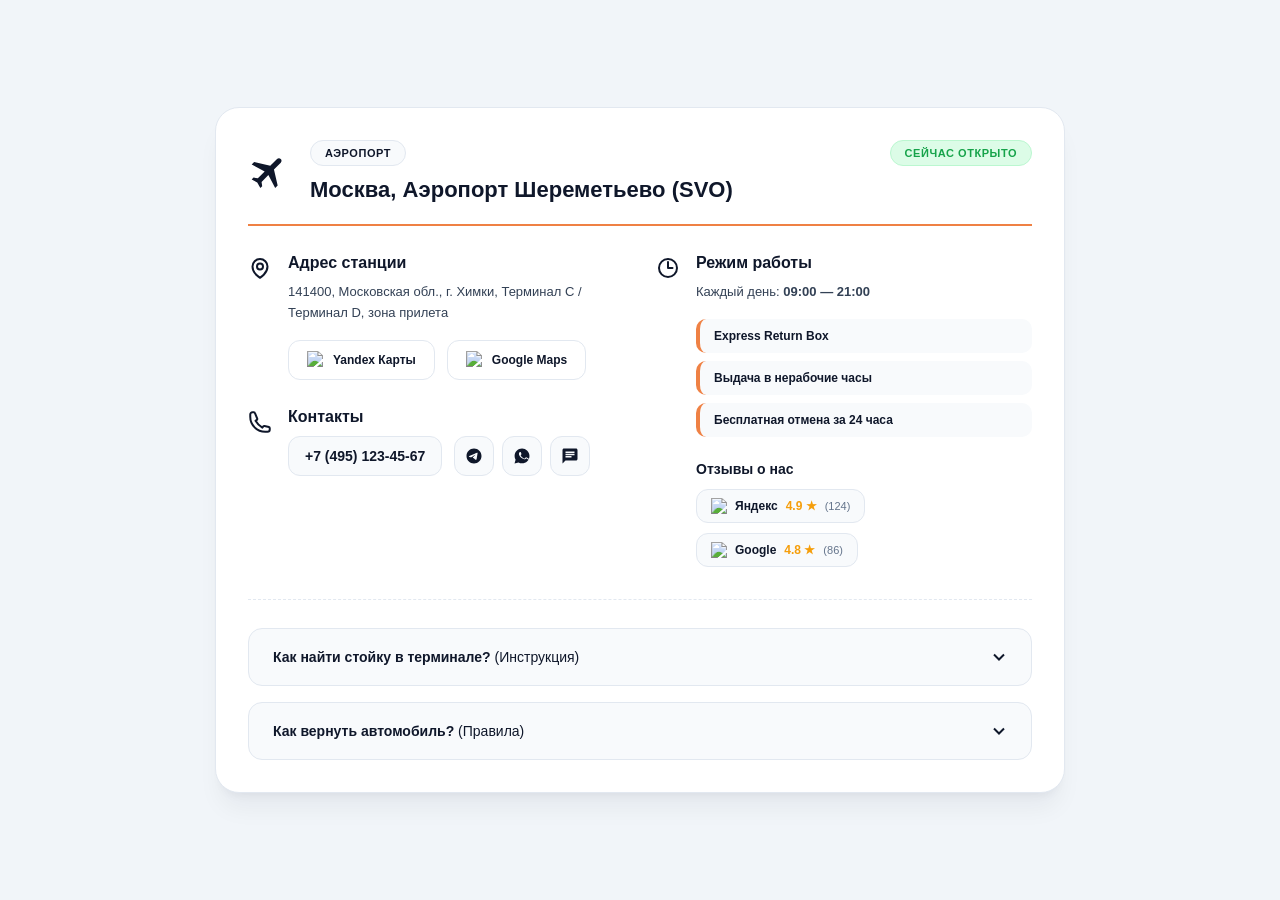
==== index.html @ 0c887e14 "Rename index to index.html" ====
<!DOCTYPE html>
<html lang="ru">
<head>
    <meta charset="UTF-8">
    <meta name="viewport" content="width=device-width, initial-scale=1.0">
    <title>Станция аренды Rentmotors — Шереметьево</title>
    <style>
        :root {
            --rm-orange: #EF8144;       
            --text-main: #0F172A;       
            --text-muted: #64748B;      
            --bg-light: #F8FAFC;        
            --border-color: #E2E8F0;    
            --success-color: #16A34A;   
        }

        body {
            font-family: Verdana, Geneva, sans-serif;
            color: var(--text-main);
            background-color: #F1F5F9;
            margin: 0;
            padding: 20px;
            display: flex;
            justify-content: center;
            align-items: center;
            min-height: 100vh;
        }

        *, *::before, *::after {
            box-sizing: border-box;
        }

        .station-card {
            background: #ffffff;
            border: 1px solid var(--border-color);
            border-radius: 24px;
            padding: 32px;
            width: 100%;
            max-width: 850px;
            box-shadow: 0 20px 25px -5px rgba(15, 23, 42, 0.05), 0 8px 10px -6px rgba(15, 23, 42, 0.05);
        }

        .station-header {
            display: flex;
            justify-content: space-between;
            align-items: flex-start;
            border-bottom: 2px solid var(--rm-orange); 
            padding-bottom: 20px;
            margin-bottom: 28px;
            flex-wrap: wrap;
            gap: 16px;
        }

        .station-title-wrapper {
            display: flex;
            align-items: center;
            gap: 20px;
        }

        .airport-road-sign {
            width: 42px;  
            height: 42px;
            fill: var(--text-main);
            flex-shrink: 0;
            transform: rotate(45deg);
        }

        .station-text-block {
            display: flex;
            flex-direction: column;
            align-items: flex-start;
            gap: 6px;
        }

        .station-badge {
            background: var(--bg-light);
            color: var(--text-main);
            padding: 6px 14px;
            border-radius: 20px;
            font-size: 11px;
            font-weight: 700;
            text-transform: uppercase;
            letter-spacing: 0.05em;
            display: inline-block;
            border: 1px solid var(--border-color);
        }

        .station-title {
            margin: 4px 0 0 0;
            font-size: 22px;
            color: var(--text-main);
            font-weight: 800;
            line-height: 1.3;
        }

        .station-status {
            padding: 6px 14px;
            border-radius: 30px;
            font-size: 11px;
            font-weight: 700;
            text-transform: uppercase;
            letter-spacing: 0.05em;
            white-space: nowrap;
            background: #DCFCE7;
            color: var(--success-color);
            border: 1px solid #BBF7D0;
        }

        /* Двухколоночный грид */
        .station-content {
            display: grid;
            grid-template-columns: 1fr 1fr;
            gap: 32px;
        }

        .station-section {
            display: flex;
            gap: 16px;
        }

        /* Флекс-контейнеры для внутренностей колонок */
        .section-body {
            flex-grow: 1;
            display: flex;
            flex-direction: column;
        }

        /* Левая колонка: Контакты теперь "прилипают" наверх под адрес */
        .left-column-stack {
            display: flex;
            flex-direction: column;
            justify-content: flex-start; 
            height: 100%;
            gap: 28px; 
        }

        /* Правая колонка: Отзывы выталкиваются в самый низ */
        .right-column-stack {
            display: flex;
            flex-direction: column;
            justify-content: space-between; 
            height: 100%;
            gap: 24px; 
        }

        .section-icon {
            width: 24px;
            height: 24px;
            color: var(--text-main);
            flex-shrink: 0;
            margin-top: 2px;
        }

        .section-body h3 {
            margin: 0 0 10px 0;
            font-size: 16px;
            color: var(--text-main);
            font-weight: 700;
        }

        .station-address, .station-time {
            margin: 0 0 16px 0;
            font-size: 13px;
            line-height: 1.6;
            color: #334155;
        }

        .maps-buttons {
            display: flex;
            gap: 12px;
            flex-wrap: wrap;
        }

        .btn {
            display: inline-flex;
            align-items: center;
            gap: 8px;
            padding: 10px 18px;
            border-radius: 12px;
            font-size: 12px;
            font-weight: 700;
            text-decoration: none;
            color: var(--text-main);
            border: 1px solid var(--border-color);
            background-color: #ffffff;
            transition: all 0.2s cubic-bezier(0.4, 0, 0.2, 1);
        }

        .btn img {
            width: 18px;
            height: 18px;
        }

        .btn:hover {
            background: var(--bg-light);
            border-color: var(--text-main);
            transform: translateY(-1px);
        }

        /* Список услуг (растет вниз) */
        .features-badges {
            display: flex;
            flex-direction: column;
            gap: 8px;
        }

        .badge-feature {
            display: block;
            background: var(--bg-light);
            padding: 10px 14px;
            border-radius: 10px;
            font-size: 12px;
            font-weight: 700;
            border-left: 4px solid var(--rm-orange); 
        }

        .phone-messenger-row {
            display: flex;
            align-items: center;
            gap: 12px;
            flex-wrap: wrap;
        }

        /* Телефон */
        .station-phone {
            font-size: 14px; 
            font-weight: 800;
            color: var(--text-main);
            text-decoration: none;
            background: var(--bg-light);
            padding: 11px 16px;
            border-radius: 12px;
            border: 1px solid var(--border-color);
            display: inline-flex;
            align-items: center;
            cursor: default;
        }

        .messenger-channels {
            display: flex;
            gap: 8px;
        }

        .msg-link {
            display: flex;
            align-items: center;
            justify-content: center;
            width: 40px;
            height: 40px;
            border-radius: 12px;
            background: var(--bg-light);
            border: 1px solid var(--border-color);
            color: var(--text-main);
            transition: all 0.2s ease;
        }

        .msg-link svg {
            width: 18px;
            height: 18px;
            fill: currentColor;
        }

        .msg-link.tg:hover { color: #26A69A; background: #ffffff; border-color: #26A69A; transform: translateY(-2px); }
        .msg-link.wa:hover { color: #25D366; background: #ffffff; border-color: #25D366; transform: translateY(-2px); }
        .msg-link.chat:hover { color: var(--rm-orange); background: #ffffff; border-color: var(--rm-orange); transform: translateY(-2px); }

        /* Блок отзывов в правом нижнем углу */
        .reviews-block {
            display: flex;
            flex-direction: column;
            align-items: flex-start;
            gap: 12px;
            margin-top: auto; 
        }

        .reviews-title {
            font-size: 14px;
            font-weight: 700;
            color: var(--text-main);
            margin: 0;
        }

        .reviews-badges-row {
            display: flex;
            gap: 10px;
            flex-wrap: wrap;
            width: 100%;
        }

        .review-widget {
            display: inline-flex;
            align-items: center;
            gap: 8px;
            background: var(--bg-light);
            border: 1px solid var(--border-color);
            padding: 8px 14px;
            border-radius: 12px;
            text-decoration: none;
            color: var(--text-main);
            font-size: 12px;
            font-weight: 700;
            transition: all 0.2s ease;
        }

        .review-widget img {
            width: 16px;
            height: 16px;
            object-fit: contain;
        }

        .review-rating {
            color: #F59E0B;
            display: inline-flex;
            align-items: center;
            gap: 2px;
        }

        .review-count {
            color: var(--text-muted);
            font-weight: 500;
            font-size: 11px;
        }

        .review-widget:hover {
            background: #ffffff;
            border-color: var(--text-main);
            transform: translateY(-1px);
        }

        /* Аккордеоны */
        .accordion-section {
            grid-column: span 2;
            display: flex;
            flex-direction: column;
            gap: 16px;
            border-top: 1px dashed var(--border-color);
            padding-top: 28px;
        }

        .accordion-item {
            width: 100%;
            border: 1px solid var(--border-color);
            border-radius: 14px;
            background: var(--bg-light);
            overflow: hidden;
            transition: border-color 0.2s;
        }

        .accordion-item:hover {
            border-color: var(--text-muted);
        }

        .accordion-trigger {
            width: 100%;
            background: none;
            border: none;
            padding: 20px 24px;
            display: flex;
            justify-content: space-between;
            align-items: center;
            cursor: pointer;
            text-align: left;
            font-size: 14px;
            font-family: Verdana, sans-serif;
            color: var(--text-main);
        }

        .accordion-arrow-icon {
            width: 16px;
            height: 16px;
            color: var(--text-main);
            transition: transform 0.3s cubic-bezier(0.4, 0, 0.2, 1);
        }

        .accordion-content {
            max-height: 0;
            overflow: hidden;
            transition: max-height 0.3s cubic-bezier(0.4, 0, 0.2, 1);
            background: #ffffff;
        }

        .instructions-inner {
            padding: 24px;
            border-top: 1px solid var(--border-color);
        }

        .instruction-text {
            font-size: 13px;
            line-height: 1.6;
            margin-top: 0;
            margin-bottom: 20px;
            color: #334155;
        }

        .instruction-gallery {
            display: grid;
            grid-template-columns: repeat(auto-fit, minmax(220px, 1fr));
            gap: 18px;
        }

        .gallery-item img {
            width: 100%;
            height: 160px;
            object-fit: cover;
            border-radius: 12px;
            border: 1px solid var(--border-color);
        }

        .gallery-item span {
            font-size: 11px;
            font-weight: 700;
            display: block;
            margin-top: 8px;
            color: var(--text-main);
        }

        .accordion-item.is-open {
            border-color: var(--text-main);
        }

        .accordion-item.is-open .accordion-arrow-icon {
            transform: rotate(180deg);
        }

        /* Адаптивная верстка */
        @media (max-width: 767px) {
            .station-card {
                padding: 20px;
            }

            .station-title-wrapper {
                flex-direction: column;
                align-items: flex-start;
                gap: 12px;
            }

            .airport-road-sign {
                transform: rotate(0deg);
            }

            .station-content {
                display: flex;
                flex-direction: column; 
                gap: 28px;
            }

            /* Очередность блоков на мобильных */
            .order-address { order: 1; }
            .order-contacts { order: 2; }
            .order-features { order: 3; }
            .order-accordions { order: 4; }

            .reviews-block {
                margin-top: 16px; 
            }

            .phone-messenger-row {
                gap: 10px;
            }
        }
    </style>
</head>
<body>

<div class="station-card">
    <div class="station-header">
        <div class="station-title-wrapper">
            <svg class="airport-road-sign" viewBox="0 0 24 24" xmlns="http://www.w3.org/2000/svg">
                <path d="M21 16v-2l-8-5V3.5c0-.83-.67-1.5-1.5-1.5S10 2.67 10 3.5V9l-8 5v2l8-2.5V19l-2 1.5V22l3.5-1 3.5 1v-1.5L13 19v-5.5L21 16z"/>
            </svg>
            <div class="station-text-block">
                <span class="station-badge">Аэропорт</span>
                <h2 class="station-title">Москва, Аэропорт Шереметьево (SVO)</h2>
            </div>
        </div>
        <div class="station-status">Сейчас открыто</div>
    </div>

    <div class="station-content">
        
        <div class="left-column-stack">
            
            <div class="station-section order-address">
                <svg class="section-icon" xmlns="http://www.w3.org/2000/svg" fill="none" viewBox="0 0 24 24" stroke-width="2" stroke="currentColor">
                    <path stroke-linecap="round" stroke-linejoin="round" d="M15 10.5a3 3 0 1 1-6 0 3 3 0 0 1 6 0Z" />
                    <path stroke-linecap="round" stroke-linejoin="round" d="M19.5 10.5c0 7.142-7.5 11.25-7.5 11.25S4.5 17.642 4.5 10.5a7.5 7.5 0 1 1 15 0Z" />
                </svg>
                <div class="section-body">
                    <h3>Адрес станции</h3>
                    <p class="station-address">141400, Московская обл., г. Химки, Терминал C / Терминал D, зона прилета</p>
                    <div class="maps-buttons">
                        <a href="https://yandex.ru/maps/" target="_blank" class="btn">
                            <img src="https://img.icons8.com/color/48/yandex-maps.png" alt="Yandex Карты"> Yandex Карты
                        </a>
                        <a href="https://maps.google.com" target="_blank" class="btn">
                            <img src="https://img.icons8.com/color/48/google-maps-new.png" alt="Google Maps"> Google Maps
                        </a>
                    </div>
                </div>
            </div>

            <div class="station-section order-contacts">
                <svg class="section-icon" xmlns="http://www.w3.org/2000/svg" fill="none" viewBox="0 0 24 24" stroke-width="2" stroke="currentColor">
                    <path stroke-linecap="round" stroke-linejoin="round" d="M2.25 6.75c0 8.284 6.716 15 15 15h2.25a2.25 2.25 0 0 0 2.25-2.25v-1.372c0-.516-.351-.966-.852-1.091l-4.423-1.106c-.44-.11-.902.055-1.173.417l-.97 1.293c-2.824-1.635-5.165-3.976-6.8-6.8l1.293-.97c.363-.271.527-.734.417-1.173L6.963 3.102a1.125 1.125 0 0 0-1.091-.852H4.5A2.25 2.25 0 0 0 2.25 4.5v2.25Z" />
                </svg>
                <div class="section-body">
                    <h3>Контакты</h3>
                    <div class="phone-messenger-row">
                        <span class="station-phone">+7 (495) 123-45-67</span>
                        
                        <div class="messenger-channels">
                            <a href="#" target="_blank" class="msg-link tg" title="Telegram">
                                <svg viewBox="0 0 24 24"><path d="M12 2C6.48 2 2 6.48 2 12s4.48 10 10 10 10-4.48 10-10S17.52 2 12 2zm4.64 6.8c-.15 1.58-.8 5.42-1.13 7.19-.14.75-.42 1-.68 1.03-.58.05-1.02-.38-1.58-.75-.88-.58-1.38-.94-2.23-1.5-1-.65-.35-1 .22-1.62.15-.15 2.7-2.48 2.75-2.7.01-.03.01-.14-.05-.2-.06-.06-.15-.04-.21-.03-.1.02-1.62 1.02-4.57 3.02-.43.3-.82.44-1.17.43-.39-.01-1.15-.22-1.71-.41-.69-.23-1.24-.35-1.19-.74.03-.2.3-.4.81-.6 3.16-1.37 5.27-2.28 6.33-2.73 3.02-1.28 3.65-1.5 4.06-1.51.09 0 .29.02.42.13.11.09.14.21.15.3-.01.07-.01.14-.02.17z"/></svg>
                            </a>
                            <a href="#" target="_blank" class="msg-link wa" title="WhatsApp">
                                <svg viewBox="0 0 24 24"><path d="M12.04 2c-5.46 0-9.91 4.45-9.91 9.91 0 1.75.46 3.45 1.32 4.95L2.05 22l5.25-1.38c1.45.79 3.08 1.21 4.74 1.21 5.46 0 9.91-4.45 9.91-9.91 0-2.65-1.03-5.14-2.9-7.01A9.82 9.82 0 0012.04 2zm5.79 13.01c-.24.68-1.2 1.23-1.66 1.29-.46.06-.92.08-2.91-.7-2.54-1-4.17-3.59-4.3-3.76-.13-.17-1.03-1.37-1.03-2.61 0-1.24.65-1.85.88-2.11.23-.26.5-.32.66-.32h.48c.15 0 .36.01.55.46.2.49.69 1.69.75 1.82.06.13.1.28 0 .49-.1.21-.15.34-.31.53-.16.19-.34.33-.49.51-.17.19-.35.39-.15.74.2.34.89 1.46 1.91 2.37 1.31 1.17 2.42 1.53 2.77 1.7.35.17.55.15.76-.09.21-.24.9-1.05 1.14-1.41.24-.36.48-.3.81-.18.33.12 2.11 1 2.47 1.18.36.18.6.27.69.42.09.15.09.87-.15 1.55z"/></svg>
                            </a>
                            <a href="#" class="msg-link chat" title="Онлайн чат">
                                <svg viewBox="0 0 24 24"><path d="M20 2H4c-1.1 0-1.99.9-1.99 2L2 22l4-4h14c1.1 0 2-.9 2-2V4c0-1.1-.9-2-2-2zM6 9h12v2H6V9zm8 5H6v-2h8v2zm4-6H6V6h12v2z"/></svg>
                            </a>
                        </div>
                    </div>
                </div>
            </div>

        </div>

        <div class="station-section order-features">
            <svg class="section-icon" xmlns="http://www.w3.org/2000/svg" fill="none" viewBox="0 0 24 24" stroke-width="2" stroke="currentColor">
                <path stroke-linecap="round" stroke-linejoin="round" d="M12 6v6h4.5m4.5 0a9 9 0 1 1-18 0 9 9 0 0 1 18 0Z" />
            </svg>
            <div class="section-body">
                <div class="right-column-stack">
                    
                    <div>
                        <h3>Режим работы</h3>
                        <p class="station-time">Каждый день: <strong>09:00 — 21:00</strong></p>
                        
                        <div class="features-badges">
                            <div class="badge-feature">Express Return Box</div>
                            <div class="badge-feature">Выдача в нерабочие часы</div>
                            <div class="badge-feature">Бесплатная отмена за 24 часа</div>
                        </div>
                    </div>

                    <div class="reviews-block">
                        <h4 class="reviews-title">Отзывы о нас</h4>
                        <div class="reviews-badges-row">
                            <a href="https://yandex.ru/maps/" target="_blank" class="review-widget">
                                <img src="https://img.icons8.com/color/48/yandex-maps.png" alt="Yandex">
                                <span>Яндекс</span>
                                <span class="review-rating">4.9 ★</span>
                                <span class="review-count">(124)</span>
                            </a>
                            <a href="https://maps.google.com" target="_blank" class="review-widget">
                                <img src="https://img.icons8.com/color/48/google-maps-new.png" alt="Google">
                                <span>Google</span>
                                <span class="review-rating">4.8 ★</span>
                                <span class="review-count">(86)</span>
                            </a>
                        </div>
                    </div>

                </div>
            </div>
        </div>

        <div class="accordion-section order-accordions">
            <div class="accordion-item">
                <button class="accordion-trigger" onclick="toggleAccordion(this)">
                    <span class="trigger-title"><strong>Как найти стойку в терминале?</strong> (Инструкция)</span>
                    <svg class="accordion-arrow-icon" viewBox="0 0 24 24" fill="none" stroke="currentColor" stroke-width="3"><path d="m19.5 8.25-7.5 7.5-7.5-7.5" /></svg>
                </button>
                <div class="accordion-content">
                    <div class="instructions-inner">
                        <p class="instruction-text">Наша стойка находится в <strong>Терминале C</strong>. После выхода из зоны багажа поверните направо и идите прямо.</p>
                        <div class="instruction-gallery">
                            <div class="gallery-item"><img src="https://images.unsplash.com/photo-1542314831-068cd1dbfeeb?w=300" alt="Выход"><span>Шаг 1. Выход в зал прилета</span></div>
                            <div class="gallery-item"><img src="https://images.unsplash.com/photo-1569003339405-ea396a5a8a90?w=300" alt="Стойка"><span>Шаг 2. Наша стойка информации</span></div>
                        </div>
                    </div>
                </div>
            </div>

            <div class="accordion-item">
                <button class="accordion-trigger" onclick="toggleAccordion(this)">
                    <span class="trigger-title"><strong>Как вернуть автомобиль?</strong> (Правила)</span>
                    <svg class="accordion-arrow-icon" viewBox="0 0 24 24" fill="none" stroke="currentColor" stroke-width="3"><path d="m19.5 8.25-7.5 7.5-7.5-7.5" /></svg>
                </button>
                <div class="accordion-content">
                    <div class="instructions-inner">
                        <p class="instruction-text">Заезжайте на многоуровневый паркинг <strong>Терминала С</strong>. Оставьте автомобиль на выделенных местах проката и сдайте ключи на стойку. Если станция закрыта, опустите ключи в оранжевый бокс.</p>
                        <div class="instruction-gallery">
                            <div class="gallery-item"><img src="https://images.unsplash.com/photo-1506521781263-d8422e82f27a?w=300" alt="Паркинг"><span>Шаг 1. Въезд на крытый паркинг</span></div>
                            <div class="gallery-item"><img src="https://images.unsplash.com/photo-1590674899484-d5640e854abe?w=300" alt="Бокс"><span>Шаг 2. Возврат ключей в бокс</span></div>
                        </div>
                    </div>
                </div>
            </div>
        </div>
        
    </div>
</div>

<script>
function toggleAccordion(button) {
    const item = button.parentElement;
    const content = button.nextElementSibling;
    item.classList.toggle('is-open');
    content.style.maxHeight = item.classList.contains('is-open') ? content.scrollHeight + "px" : "0px";
}
</script>

</body>
</html>
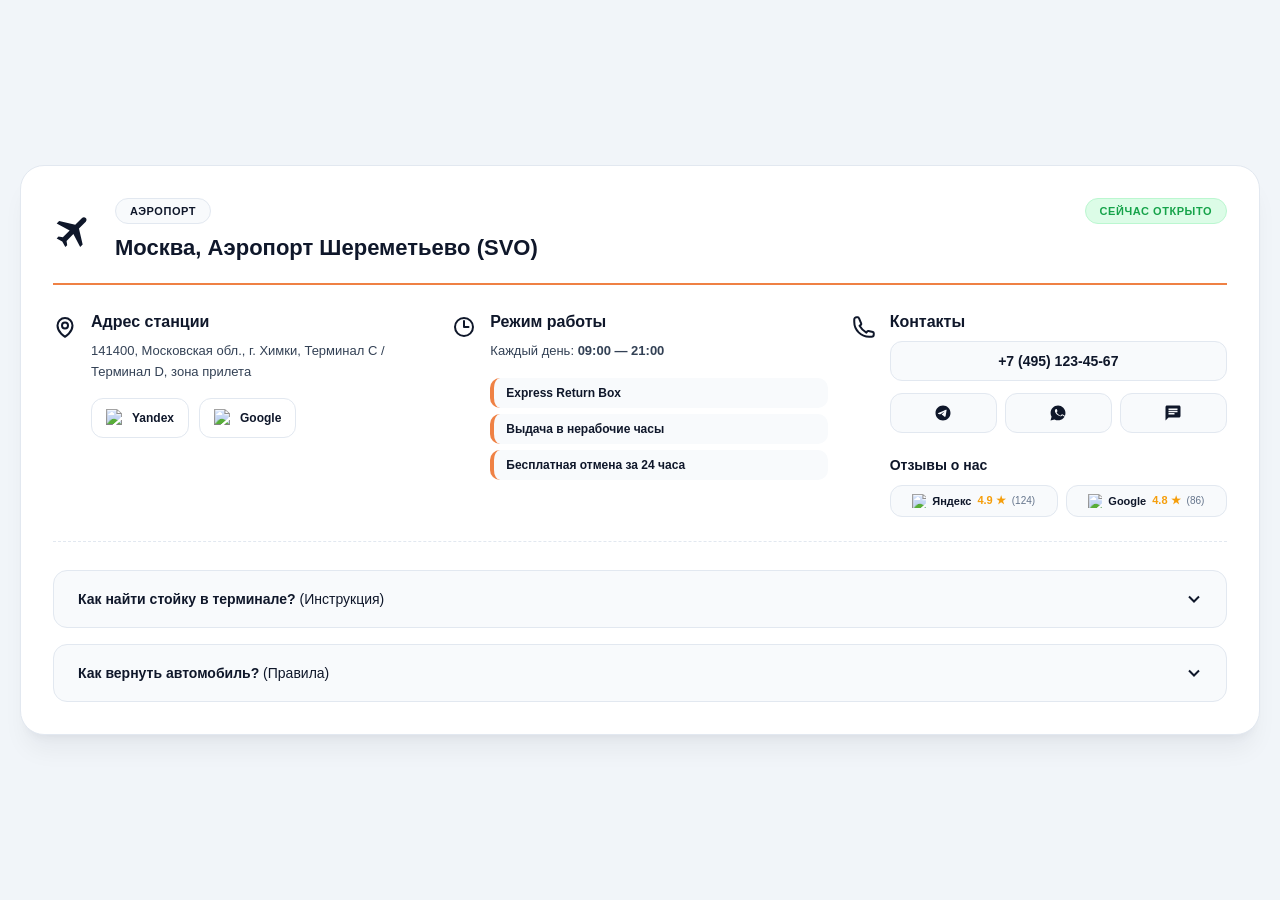
==== commit bd9496d8: "Update index.html" ====
--- a/index.html
+++ b/index.html
@@ -36,7 +36,7 @@
             border-radius: 24px;
             padding: 32px;
             width: 100%;
-            max-width: 850px;
+            max-width: 1280px; 
             box-shadow: 0 20px 25px -5px rgba(15, 23, 42, 0.05), 0 8px 10px -6px rgba(15, 23, 42, 0.05);
         }
 
@@ -106,35 +106,24 @@
             border: 1px solid #BBF7D0;
         }
 
-        /* Двухколоночный грид */
+        /* ТРЁХКОЛОНОЧНЫЙ ГРИД КОНТЕНТА */
         .station-content {
             display: grid;
-            grid-template-columns: 1fr 1fr;
-            gap: 32px;
+            grid-template-columns: 1fr 1fr 1fr; 
+            gap: 24px;
         }
 
         .station-section {
             display: flex;
-            gap: 16px;
-        }
-
-        /* Флекс-контейнеры для внутренностей колонок */
+            gap: 14px;
+        }
+
         .section-body {
             flex-grow: 1;
             display: flex;
             flex-direction: column;
         }
 
-        /* Левая колонка: Контакты теперь "прилипают" наверх под адрес */
-        .left-column-stack {
-            display: flex;
-            flex-direction: column;
-            justify-content: flex-start; 
-            height: 100%;
-            gap: 28px; 
-        }
-
-        /* Правая колонка: Отзывы выталкиваются в самый низ */
         .right-column-stack {
             display: flex;
             flex-direction: column;
@@ -167,7 +156,7 @@
 
         .maps-buttons {
             display: flex;
-            gap: 12px;
+            gap: 10px;
             flex-wrap: wrap;
         }
 
@@ -175,7 +164,7 @@
             display: inline-flex;
             align-items: center;
             gap: 8px;
-            padding: 10px 18px;
+            padding: 10px 14px;
             border-radius: 12px;
             font-size: 12px;
             font-weight: 700;
@@ -197,17 +186,16 @@
             transform: translateY(-1px);
         }
 
-        /* Список услуг (растет вниз) */
         .features-badges {
             display: flex;
             flex-direction: column;
-            gap: 8px;
+            gap: 6px;
         }
 
         .badge-feature {
             display: block;
             background: var(--bg-light);
-            padding: 10px 14px;
+            padding: 8px 12px;
             border-radius: 10px;
             font-size: 12px;
             font-weight: 700;
@@ -216,12 +204,11 @@
 
         .phone-messenger-row {
             display: flex;
-            align-items: center;
+            flex-direction: column; 
+            align-items: flex-start;
             gap: 12px;
-            flex-wrap: wrap;
-        }
-
-        /* Телефон */
+        }
+
         .station-phone {
             font-size: 14px; 
             font-weight: 800;
@@ -234,18 +221,25 @@
             display: inline-flex;
             align-items: center;
             cursor: default;
+            width: 100%; 
+            justify-content: center;
         }
 
         .messenger-channels {
             display: flex;
             gap: 8px;
+            width: 100%;
+            justify-content: space-between;
+        }
+
+        .messenger-channels .msg-link {
+            flex-grow: 1; 
         }
 
         .msg-link {
             display: flex;
             align-items: center;
             justify-content: center;
-            width: 40px;
             height: 40px;
             border-radius: 12px;
             background: var(--bg-light);
@@ -264,13 +258,12 @@
         .msg-link.wa:hover { color: #25D366; background: #ffffff; border-color: #25D366; transform: translateY(-2px); }
         .msg-link.chat:hover { color: var(--rm-orange); background: #ffffff; border-color: var(--rm-orange); transform: translateY(-2px); }
 
-        /* Блок отзывов в правом нижнем углу */
         .reviews-block {
             display: flex;
             flex-direction: column;
             align-items: flex-start;
             gap: 12px;
-            margin-top: auto; 
+            margin-top: 24px; 
         }
 
         .reviews-title {
@@ -282,7 +275,7 @@
 
         .reviews-badges-row {
             display: flex;
-            gap: 10px;
+            gap: 8px;
             flex-wrap: wrap;
             width: 100%;
         }
@@ -290,21 +283,23 @@
         .review-widget {
             display: inline-flex;
             align-items: center;
-            gap: 8px;
+            justify-content: center;
+            gap: 6px;
             background: var(--bg-light);
             border: 1px solid var(--border-color);
-            padding: 8px 14px;
+            padding: 8px 10px;
             border-radius: 12px;
             text-decoration: none;
             color: var(--text-main);
-            font-size: 12px;
-            font-weight: 700;
+            font-size: 11px;
+            font-weight: 700;
+            flex-grow: 1; 
             transition: all 0.2s ease;
         }
 
         .review-widget img {
-            width: 16px;
-            height: 16px;
+            width: 14px;
+            height: 14px;
             object-fit: contain;
         }
 
@@ -312,13 +307,13 @@
             color: #F59E0B;
             display: inline-flex;
             align-items: center;
-            gap: 2px;
+            gap: 1px;
         }
 
         .review-count {
             color: var(--text-muted);
             font-weight: 500;
-            font-size: 11px;
+            font-size: 10px;
         }
 
         .review-widget:hover {
@@ -327,9 +322,9 @@
             transform: translateY(-1px);
         }
 
-        /* Аккордеоны */
+        /* АКОРДЕОНЫ С ТРЁХКОЛОНОЧНОЙ ГАЛЕРЕЕЙ */
         .accordion-section {
-            grid-column: span 2;
+            grid-column: span 3;
             display: flex;
             flex-direction: column;
             gap: 16px;
@@ -392,15 +387,16 @@
             color: #334155;
         }
 
+        /* Обновлено: Строго 3 колонки для десктопа */
         .instruction-gallery {
             display: grid;
-            grid-template-columns: repeat(auto-fit, minmax(220px, 1fr));
+            grid-template-columns: repeat(3, 1fr); 
             gap: 18px;
         }
 
         .gallery-item img {
             width: 100%;
-            height: 160px;
+            height: 170px;
             object-fit: cover;
             border-radius: 12px;
             border: 1px solid var(--border-color);
@@ -412,6 +408,7 @@
             display: block;
             margin-top: 8px;
             color: var(--text-main);
+            line-height: 1.4;
         }
 
         .accordion-item.is-open {
@@ -422,7 +419,36 @@
             transform: rotate(180deg);
         }
 
-        /* Адаптивная верстка */
+        /* Планшеты (1024px) */
+        @media (max-width: 1023px) {
+            .station-content {
+                grid-template-columns: 1fr 1fr;
+            }
+            .accordion-section {
+                grid-column: span 2;
+            }
+            .order-contacts {
+                grid-column: span 2; 
+            }
+            .phone-messenger-row {
+                flex-direction: row;
+            }
+            .station-phone {
+                width: auto;
+            }
+            .messenger-channels {
+                width: auto;
+            }
+            .reviews-block {
+                margin-top: 16px;
+            }
+            /* Галерея перестраивается в 2 колонки на планшетах */
+            .instruction-gallery {
+                grid-template-columns: repeat(2, 1fr);
+            }
+        }
+
+        /* Мобильные устройства */
         @media (max-width: 767px) {
             .station-card {
                 padding: 20px;
@@ -444,18 +470,24 @@
                 gap: 28px;
             }
 
-            /* Очередность блоков на мобильных */
             .order-address { order: 1; }
             .order-contacts { order: 2; }
             .order-features { order: 3; }
             .order-accordions { order: 4; }
 
-            .reviews-block {
-                margin-top: 16px; 
-            }
-
             .phone-messenger-row {
+                flex-direction: row;
                 gap: 10px;
+            }
+            .station-phone {
+                width: auto;
+            }
+            .messenger-channels {
+                width: auto;
+            }
+            /* Галерея в 1 колонку на смартфонах */
+            .instruction-gallery {
+                grid-template-columns: 1fr;
             }
         }
     </style>
@@ -478,51 +510,23 @@
 
     <div class="station-content">
         
-        <div class="left-column-stack">
-            
-            <div class="station-section order-address">
-                <svg class="section-icon" xmlns="http://www.w3.org/2000/svg" fill="none" viewBox="0 0 24 24" stroke-width="2" stroke="currentColor">
-                    <path stroke-linecap="round" stroke-linejoin="round" d="M15 10.5a3 3 0 1 1-6 0 3 3 0 0 1 6 0Z" />
-                    <path stroke-linecap="round" stroke-linejoin="round" d="M19.5 10.5c0 7.142-7.5 11.25-7.5 11.25S4.5 17.642 4.5 10.5a7.5 7.5 0 1 1 15 0Z" />
-                </svg>
-                <div class="section-body">
-                    <h3>Адрес станции</h3>
-                    <p class="station-address">141400, Московская обл., г. Химки, Терминал C / Терминал D, зона прилета</p>
-                    <div class="maps-buttons">
-                        <a href="https://yandex.ru/maps/" target="_blank" class="btn">
-                            <img src="https://img.icons8.com/color/48/yandex-maps.png" alt="Yandex Карты"> Yandex Карты
-                        </a>
-                        <a href="https://maps.google.com" target="_blank" class="btn">
-                            <img src="https://img.icons8.com/color/48/google-maps-new.png" alt="Google Maps"> Google Maps
-                        </a>
-                    </div>
+        <div class="station-section order-address">
+            <svg class="section-icon" xmlns="http://www.w3.org/2000/svg" fill="none" viewBox="0 0 24 24" stroke-width="2" stroke="currentColor">
+                <path stroke-linecap="round" stroke-linejoin="round" d="M15 10.5a3 3 0 1 1-6 0 3 3 0 0 1 6 0Z" />
+                <path stroke-linecap="round" stroke-linejoin="round" d="M19.5 10.5c0 7.142-7.5 11.25-7.5 11.25S4.5 17.642 4.5 10.5a7.5 7.5 0 1 1 15 0Z" />
+            </svg>
+            <div class="section-body">
+                <h3>Адрес станции</h3>
+                <p class="station-address">141400, Московская обл., г. Химки, Терминал C / Терминал D, зона прилета</p>
+                <div class="maps-buttons">
+                    <a href="https://yandex.ru/maps/" target="_blank" class="btn">
+                        <img src="https://img.icons8.com/color/48/yandex-maps.png" alt="Yandex Карты"> Yandex
+                    </a>
+                    <a href="https://maps.google.com" target="_blank" class="btn">
+                        <img src="https://img.icons8.com/color/48/google-maps-new.png" alt="Google Maps"> Google
+                    </a>
                 </div>
             </div>
-
-            <div class="station-section order-contacts">
-                <svg class="section-icon" xmlns="http://www.w3.org/2000/svg" fill="none" viewBox="0 0 24 24" stroke-width="2" stroke="currentColor">
-                    <path stroke-linecap="round" stroke-linejoin="round" d="M2.25 6.75c0 8.284 6.716 15 15 15h2.25a2.25 2.25 0 0 0 2.25-2.25v-1.372c0-.516-.351-.966-.852-1.091l-4.423-1.106c-.44-.11-.902.055-1.173.417l-.97 1.293c-2.824-1.635-5.165-3.976-6.8-6.8l1.293-.97c.363-.271.527-.734.417-1.173L6.963 3.102a1.125 1.125 0 0 0-1.091-.852H4.5A2.25 2.25 0 0 0 2.25 4.5v2.25Z" />
-                </svg>
-                <div class="section-body">
-                    <h3>Контакты</h3>
-                    <div class="phone-messenger-row">
-                        <span class="station-phone">+7 (495) 123-45-67</span>
-                        
-                        <div class="messenger-channels">
-                            <a href="#" target="_blank" class="msg-link tg" title="Telegram">
-                                <svg viewBox="0 0 24 24"><path d="M12 2C6.48 2 2 6.48 2 12s4.48 10 10 10 10-4.48 10-10S17.52 2 12 2zm4.64 6.8c-.15 1.58-.8 5.42-1.13 7.19-.14.75-.42 1-.68 1.03-.58.05-1.02-.38-1.58-.75-.88-.58-1.38-.94-2.23-1.5-1-.65-.35-1 .22-1.62.15-.15 2.7-2.48 2.75-2.7.01-.03.01-.14-.05-.2-.06-.06-.15-.04-.21-.03-.1.02-1.62 1.02-4.57 3.02-.43.3-.82.44-1.17.43-.39-.01-1.15-.22-1.71-.41-.69-.23-1.24-.35-1.19-.74.03-.2.3-.4.81-.6 3.16-1.37 5.27-2.28 6.33-2.73 3.02-1.28 3.65-1.5 4.06-1.51.09 0 .29.02.42.13.11.09.14.21.15.3-.01.07-.01.14-.02.17z"/></svg>
-                            </a>
-                            <a href="#" target="_blank" class="msg-link wa" title="WhatsApp">
-                                <svg viewBox="0 0 24 24"><path d="M12.04 2c-5.46 0-9.91 4.45-9.91 9.91 0 1.75.46 3.45 1.32 4.95L2.05 22l5.25-1.38c1.45.79 3.08 1.21 4.74 1.21 5.46 0 9.91-4.45 9.91-9.91 0-2.65-1.03-5.14-2.9-7.01A9.82 9.82 0 0012.04 2zm5.79 13.01c-.24.68-1.2 1.23-1.66 1.29-.46.06-.92.08-2.91-.7-2.54-1-4.17-3.59-4.3-3.76-.13-.17-1.03-1.37-1.03-2.61 0-1.24.65-1.85.88-2.11.23-.26.5-.32.66-.32h.48c.15 0 .36.01.55.46.2.49.69 1.69.75 1.82.06.13.1.28 0 .49-.1.21-.15.34-.31.53-.16.19-.34.33-.49.51-.17.19-.35.39-.15.74.2.34.89 1.46 1.91 2.37 1.31 1.17 2.42 1.53 2.77 1.7.35.17.55.15.76-.09.21-.24.9-1.05 1.14-1.41.24-.36.48-.3.81-.18.33.12 2.11 1 2.47 1.18.36.18.6.27.69.42.09.15.09.87-.15 1.55z"/></svg>
-                            </a>
-                            <a href="#" class="msg-link chat" title="Онлайн чат">
-                                <svg viewBox="0 0 24 24"><path d="M20 2H4c-1.1 0-1.99.9-1.99 2L2 22l4-4h14c1.1 0 2-.9 2-2V4c0-1.1-.9-2-2-2zM6 9h12v2H6V9zm8 5H6v-2h8v2zm4-6H6V6h12v2z"/></svg>
-                            </a>
-                        </div>
-                    </div>
-                </div>
-            </div>
-
         </div>
 
         <div class="station-section order-features">
@@ -531,7 +535,6 @@
             </svg>
             <div class="section-body">
                 <div class="right-column-stack">
-                    
                     <div>
                         <h3>Режим работы</h3>
                         <p class="station-time">Каждый день: <strong>09:00 — 21:00</strong></p>
@@ -542,25 +545,48 @@
                             <div class="badge-feature">Бесплатная отмена за 24 часа</div>
                         </div>
                     </div>
-
-                    <div class="reviews-block">
-                        <h4 class="reviews-title">Отзывы о нас</h4>
-                        <div class="reviews-badges-row">
-                            <a href="https://yandex.ru/maps/" target="_blank" class="review-widget">
-                                <img src="https://img.icons8.com/color/48/yandex-maps.png" alt="Yandex">
-                                <span>Яндекс</span>
-                                <span class="review-rating">4.9 ★</span>
-                                <span class="review-count">(124)</span>
-                            </a>
-                            <a href="https://maps.google.com" target="_blank" class="review-widget">
-                                <img src="https://img.icons8.com/color/48/google-maps-new.png" alt="Google">
-                                <span>Google</span>
-                                <span class="review-rating">4.8 ★</span>
-                                <span class="review-count">(86)</span>
-                            </a>
-                        </div>
+                </div>
+            </div>
+        </div>
+
+        <div class="station-section order-contacts">
+            <svg class="section-icon" xmlns="http://www.w3.org/2000/svg" fill="none" viewBox="0 0 24 24" stroke-width="2" stroke="currentColor">
+                <path stroke-linecap="round" stroke-linejoin="round" d="M2.25 6.75c0 8.284 6.716 15 15 15h2.25a2.25 2.25 0 0 0 2.25-2.25v-1.372c0-.516-.351-.966-.852-1.091l-4.423-1.106c-.44-.11-.902.055-1.173.417l-.97 1.293c-2.824-1.635-5.165-3.976-6.8-6.8l1.293-.97c.363-.271.527-.734.417-1.173L6.963 3.102a1.125 1.125 0 0 0-1.091-.852H4.5A2.25 2.25 0 0 0 2.25 4.5v2.25Z" />
+            </svg>
+            <div class="section-body">
+                <h3>Контакты</h3>
+                <div class="phone-messenger-row">
+                    <span class="station-phone">+7 (495) 123-45-67</span>
+                    
+                    <div class="messenger-channels">
+                        <a href="#" target="_blank" class="msg-link tg" title="Telegram">
+                            <svg viewBox="0 0 24 24"><path d="M12 2C6.48 2 2 6.48 2 12s4.48 10 10 10 10-4.48 10-10S17.52 2 12 2zm4.64 6.8c-.15 1.58-.8 5.42-1.13 7.19-.14.75-.42 1-.68 1.03-.58.05-1.02-.38-1.58-.75-.88-.58-1.38-.94-2.23-1.5-1-.65-.35-1 .22-1.62.15-.15 2.7-2.48 2.75-2.7.01-.03.01-.14-.05-.2-.06-.06-.15-.04-.21-.03-.1.02-1.62 1.02-4.57 3.02-.43.3-.82.44-1.17.43-.39-.01-1.15-.22-1.71-.41-.69-.23-1.24-.35-1.19-.74.03-.2.3-.4.81-.6 3.16-1.37 5.27-2.28 6.33-2.73 3.02-1.28 3.65-1.5 4.06-1.51.09 0 .29.02.42.13.11.09.14.21.15.3-.01.07-.01.14-.02.17z"/></svg>
+                        </a>
+                        <a href="#" target="_blank" class="msg-link wa" title="WhatsApp">
+                            <svg viewBox="0 0 24 24"><path d="M12.04 2c-5.46 0-9.91 4.45-9.91 9.91 0 1.75.46 3.45 1.32 4.95L2.05 22l5.25-1.38c1.45.79 3.08 1.21 4.74 1.21 5.46 0 9.91-4.45 9.91-9.91 0-2.65-1.03-5.14-2.9-7.01A9.82 9.82 0 0012.04 2zm5.79 13.01c-.24.68-1.2 1.23-1.66 1.29-.46.06-.92.08-2.91-.7-2.54-1-4.17-3.59-4.3-3.76-.13-.17-1.03-1.37-1.03-2.61 0-1.24.65-1.85.88-2.11.23-.26.5-.32.66-.32h.48c.15 0 .36.01.55.46.2.49.69 1.69.75 1.82.06.13.1.28 0 .49-.1.21-.15.34-.31.53-.16.19-.34.33-.49.51-.17.19-.35.39-.15.74.2.34.89 1.46 1.91 2.37 1.31 1.17 2.42 1.53 2.77 1.7.35.17.55.15.76-.09.21-.24.9-1.05 1.14-1.41.24-.36.48-.3.81-.18.33.12 2.11 1 2.47 1.18.36.18.6.27.69.42.09.15.09.87-.15 1.55z"/></svg>
+                        </a>
+                        <a href="#" class="msg-link chat" title="Онлайн чат">
+                            <svg viewBox="0 0 24 24"><path d="M20 2H4c-1.1 0-1.99.9-1.99 2L2 22l4-4h14c1.1 0 2-.9 2-2V4c0-1.1-.9-2-2-2zM6 9h12v2H6V9zm8 5H6v-2h8v2zm4-6H6V6h12v2z"/></svg>
+                        </a>
                     </div>
-
+                </div>
+
+                <div class="reviews-block">
+                    <h4 class="reviews-title">Отзывы о нас</h4>
+                    <div class="reviews-badges-row">
+                        <a href="https://yandex.ru/maps/" target="_blank" class="review-widget">
+                            <img src="https://img.icons8.com/color/48/yandex-maps.png" alt="Yandex">
+                            <span>Яндекс</span>
+                            <span class="review-rating">4.9 ★</span>
+                            <span class="review-count">(124)</span>
+                        </a>
+                        <a href="https://maps.google.com" target="_blank" class="review-widget">
+                            <img src="https://img.icons8.com/color/48/google-maps-new.png" alt="Google">
+                            <span>Google</span>
+                            <span class="review-rating">4.8 ★</span>
+                            <span class="review-count">(86)</span>
+                        </a>
+                    </div>
                 </div>
             </div>
         </div>
@@ -575,8 +601,9 @@
                     <div class="instructions-inner">
                         <p class="instruction-text">Наша стойка находится в <strong>Терминале C</strong>. После выхода из зоны багажа поверните направо и идите прямо.</p>
                         <div class="instruction-gallery">
-                            <div class="gallery-item"><img src="https://images.unsplash.com/photo-1542314831-068cd1dbfeeb?w=300" alt="Выход"><span>Шаг 1. Выход в зал прилета</span></div>
-                            <div class="gallery-item"><img src="https://images.unsplash.com/photo-1569003339405-ea396a5a8a90?w=300" alt="Стойка"><span>Шаг 2. Наша стойка информации</span></div>
+                            <div class="gallery-item"><img src="https://images.unsplash.com/photo-1542314831-068cd1dbfeeb?w=400" alt="Выход"><span>Шаг 1. Выход в зал прилета</span></div>
+                            <div class="gallery-item"><img src="https://images.unsplash.com/photo-1517816743773-6e0fd518b4a6?w=400" alt="Указатели"><span>Шаг 2. Следуйте по указателям «Прокат авто»</span></div>
+                            <div class="gallery-item"><img src="https://images.unsplash.com/photo-1569003339405-ea396a5a8a90?w=400" alt="Стойка"><span>Шаг 3. Оформление договора на стойке</span></div>
                         </div>
                     </div>
                 </div>
@@ -591,8 +618,9 @@
                     <div class="instructions-inner">
                         <p class="instruction-text">Заезжайте на многоуровневый паркинг <strong>Терминала С</strong>. Оставьте автомобиль на выделенных местах проката и сдайте ключи на стойку. Если станция закрыта, опустите ключи в оранжевый бокс.</p>
                         <div class="instruction-gallery">
-                            <div class="gallery-item"><img src="https://images.unsplash.com/photo-1506521781263-d8422e82f27a?w=300" alt="Паркинг"><span>Шаг 1. Въезд на крытый паркинг</span></div>
-                            <div class="gallery-item"><img src="https://images.unsplash.com/photo-1590674899484-d5640e854abe?w=300" alt="Бокс"><span>Шаг 2. Возврат ключей в бокс</span></div>
+                            <div class="gallery-item"><img src="https://images.unsplash.com/photo-1506521781263-d8422e82f27a?w=400" alt="Паркинг"><span>Шаг 1. Въезд на крытый паркинг С</span></div>
+                            <div class="gallery-item"><img src="https://images.unsplash.com/photo-1542282088-fe8426682b8f?w=400" alt="Место"><span>Шаг 2. Парковка на брендированных местах</span></div>
+                            <div class="gallery-item"><img src="https://images.unsplash.com/photo-1590674899484-d5640e854abe?w=400" alt="Бокс"><span>Шаг 3. Возврат ключей сотруднику или в бокс</span></div>
                         </div>
                     </div>
                 </div>
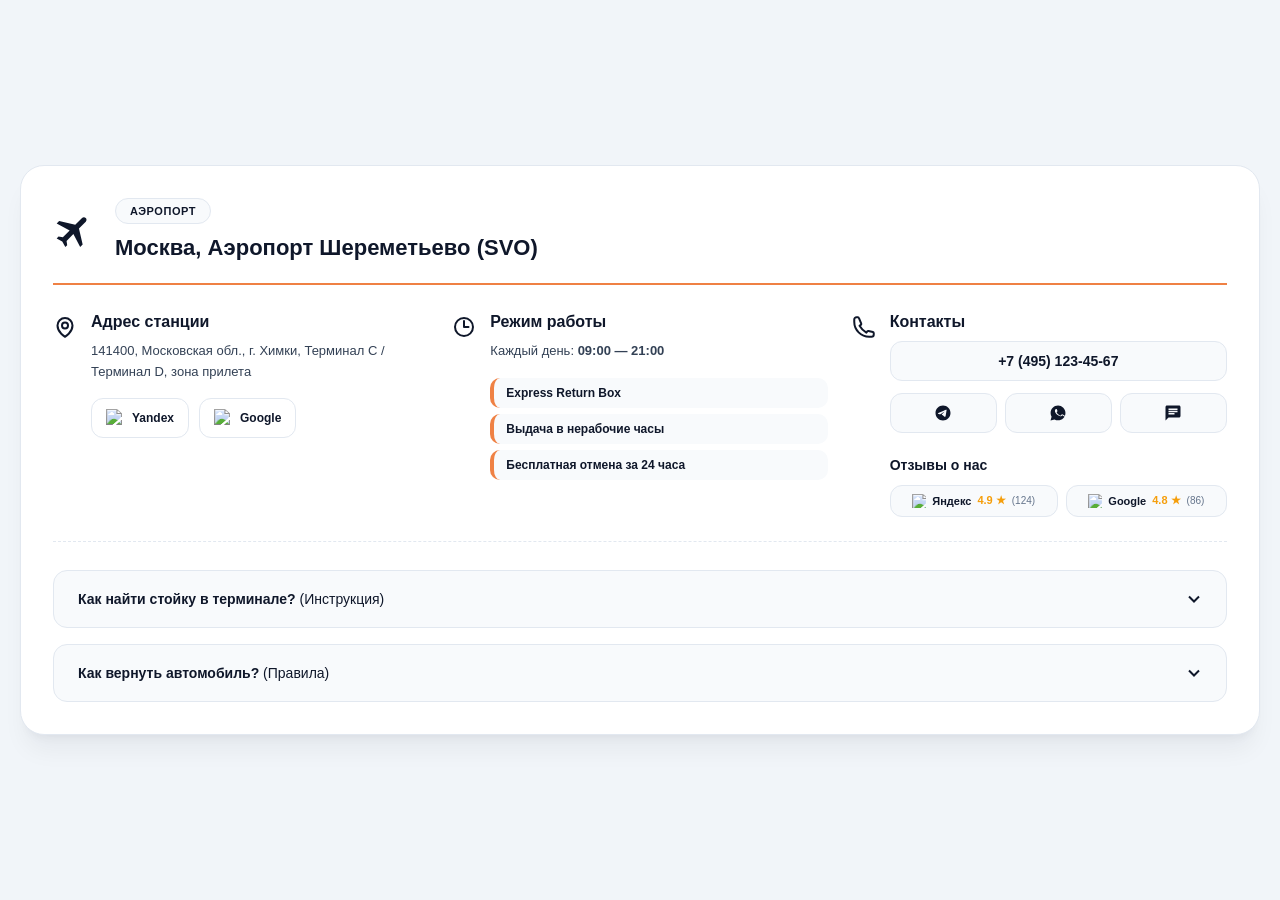
==== commit 00e00a8f: "Update index.html" ====
--- a/index.html
+++ b/index.html
@@ -505,7 +505,6 @@
                 <h2 class="station-title">Москва, Аэропорт Шереметьево (SVO)</h2>
             </div>
         </div>
-        <div class="station-status">Сейчас открыто</div>
     </div>
 
     <div class="station-content">
@@ -603,7 +602,7 @@
                         <div class="instruction-gallery">
                             <div class="gallery-item"><img src="https://images.unsplash.com/photo-1542314831-068cd1dbfeeb?w=400" alt="Выход"><span>Шаг 1. Выход в зал прилета</span></div>
                             <div class="gallery-item"><img src="https://images.unsplash.com/photo-1517816743773-6e0fd518b4a6?w=400" alt="Указатели"><span>Шаг 2. Следуйте по указателям «Прокат авто»</span></div>
-                            <div class="gallery-item"><img src="https://images.unsplash.com/photo-1569003339405-ea396a5a8a90?w=400" alt="Стойка"><span>Шаг 3. Оформление договора на стойке</span></div>
+                            <div class="gallery-item"><img src="https://images.unsplash.com/photo-1503376780353-7e6692767b70?w=400" alt="Стойка"><span>Шаг 3. Оформление договора на стойке</span></div>
                         </div>
                     </div>
                 </div>
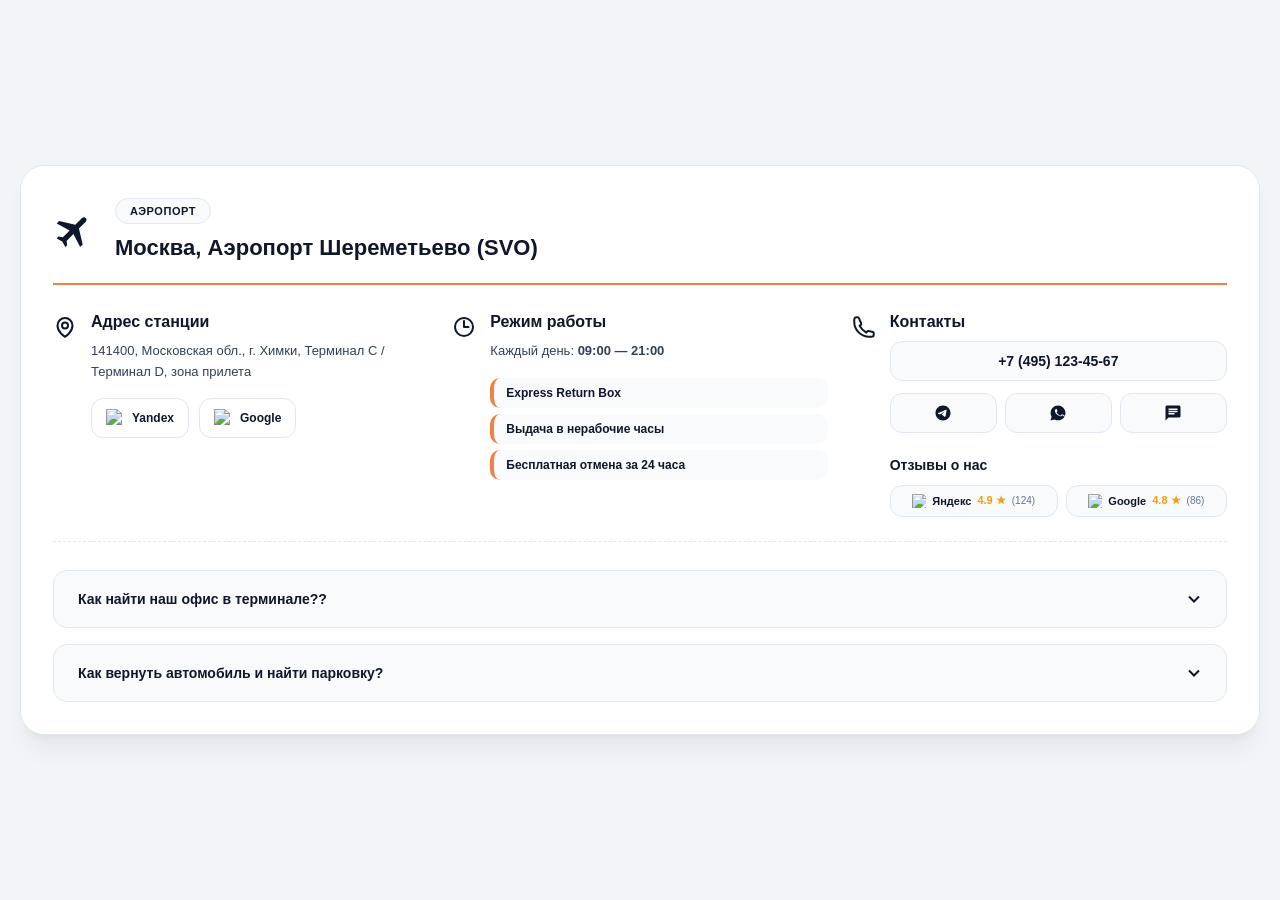
==== commit 33ce2cf1: "Update index.html" ====
--- a/index.html
+++ b/index.html
@@ -593,7 +593,7 @@
         <div class="accordion-section order-accordions">
             <div class="accordion-item">
                 <button class="accordion-trigger" onclick="toggleAccordion(this)">
-                    <span class="trigger-title"><strong>Как найти стойку в терминале?</strong> (Инструкция)</span>
+                    <span class="trigger-title"><strong>Как найти наш офис в терминале??</strong></span>
                     <svg class="accordion-arrow-icon" viewBox="0 0 24 24" fill="none" stroke="currentColor" stroke-width="3"><path d="m19.5 8.25-7.5 7.5-7.5-7.5" /></svg>
                 </button>
                 <div class="accordion-content">
@@ -610,7 +610,7 @@
 
             <div class="accordion-item">
                 <button class="accordion-trigger" onclick="toggleAccordion(this)">
-                    <span class="trigger-title"><strong>Как вернуть автомобиль?</strong> (Правила)</span>
+                    <span class="trigger-title"><strong>Как вернуть автомобиль и найти парковку?</strong></span>
                     <svg class="accordion-arrow-icon" viewBox="0 0 24 24" fill="none" stroke="currentColor" stroke-width="3"><path d="m19.5 8.25-7.5 7.5-7.5-7.5" /></svg>
                 </button>
                 <div class="accordion-content">
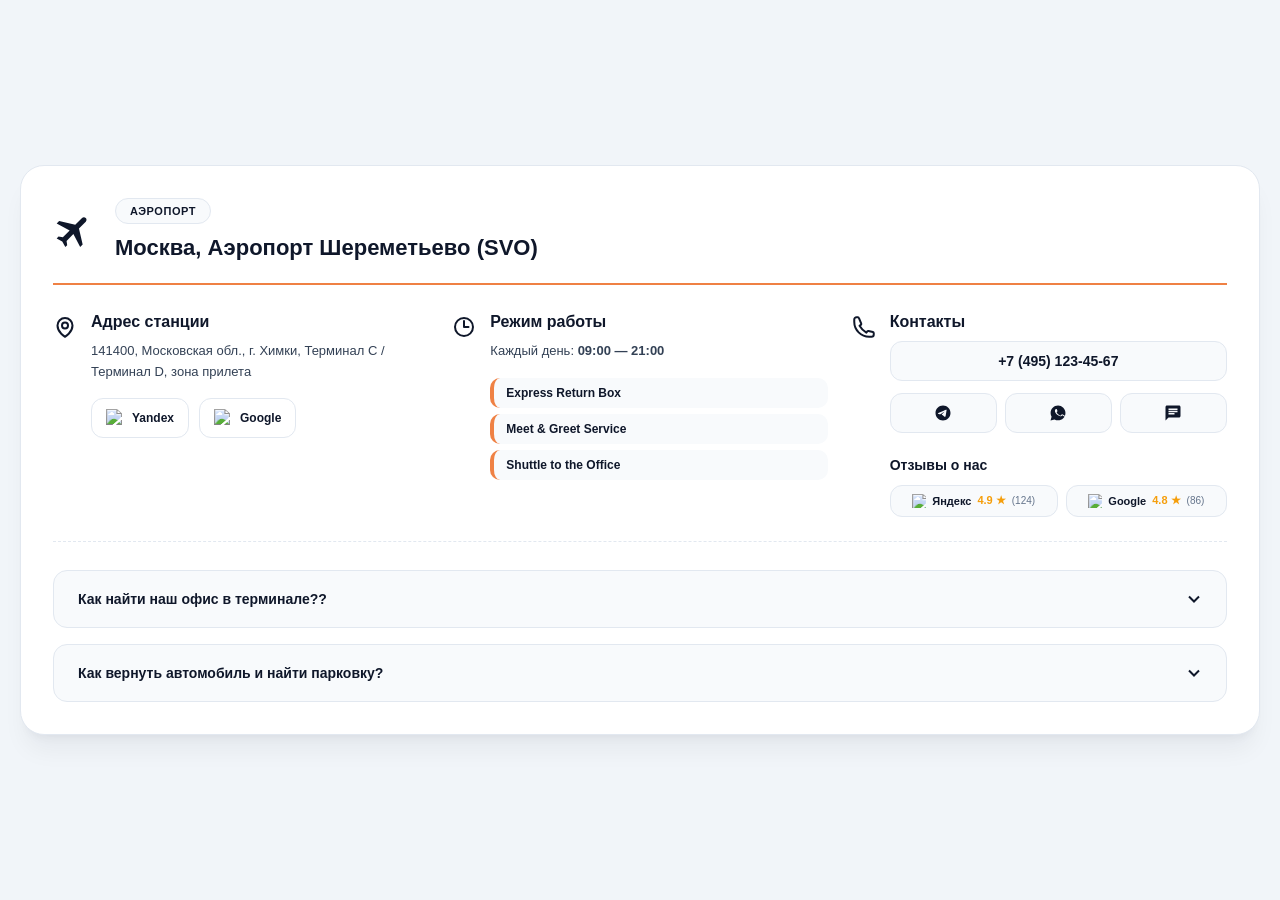
==== commit 0ff6e02a: "Update index.html" ====
--- a/index.html
+++ b/index.html
@@ -540,8 +540,8 @@
                         
                         <div class="features-badges">
                             <div class="badge-feature">Express Return Box</div>
-                            <div class="badge-feature">Выдача в нерабочие часы</div>
-                            <div class="badge-feature">Бесплатная отмена за 24 часа</div>
+                            <div class="badge-feature">Meet & Greet Service</div>
+                            <div class="badge-feature">Shuttle to the Office</div>
                         </div>
                     </div>
                 </div>
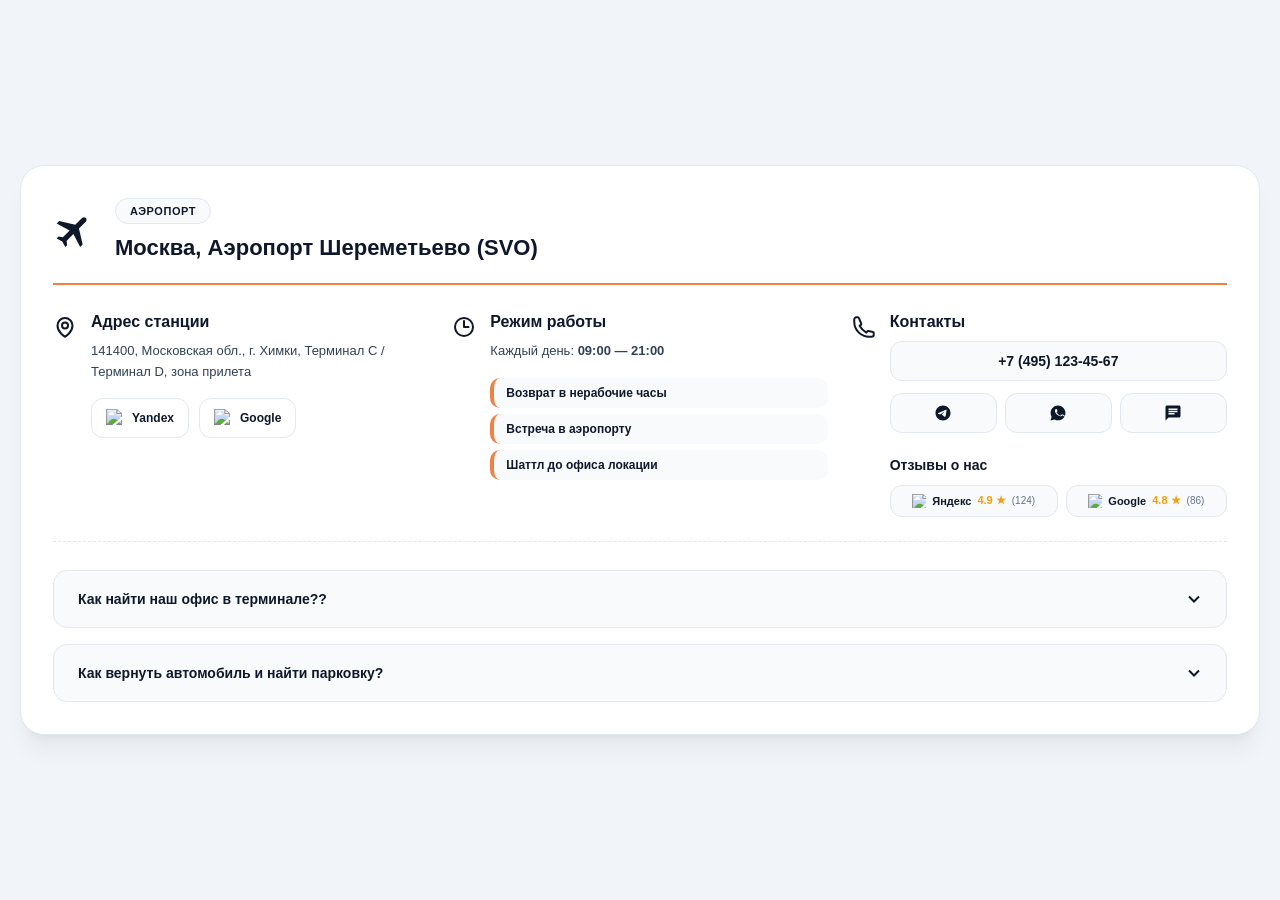
==== commit 48990c52: "Update index.html" ====
--- a/index.html
+++ b/index.html
@@ -539,9 +539,9 @@
                         <p class="station-time">Каждый день: <strong>09:00 — 21:00</strong></p>
                         
                         <div class="features-badges">
-                            <div class="badge-feature">Express Return Box</div>
-                            <div class="badge-feature">Meet & Greet Service</div>
-                            <div class="badge-feature">Shuttle to the Office</div>
+                            <div class="badge-feature">Возврат в нерабочие часы</div>
+                            <div class="badge-feature">Встреча в аэропорту</div>
+                            <div class="badge-feature">Шаттл до офиса локации</div>
                         </div>
                     </div>
                 </div>
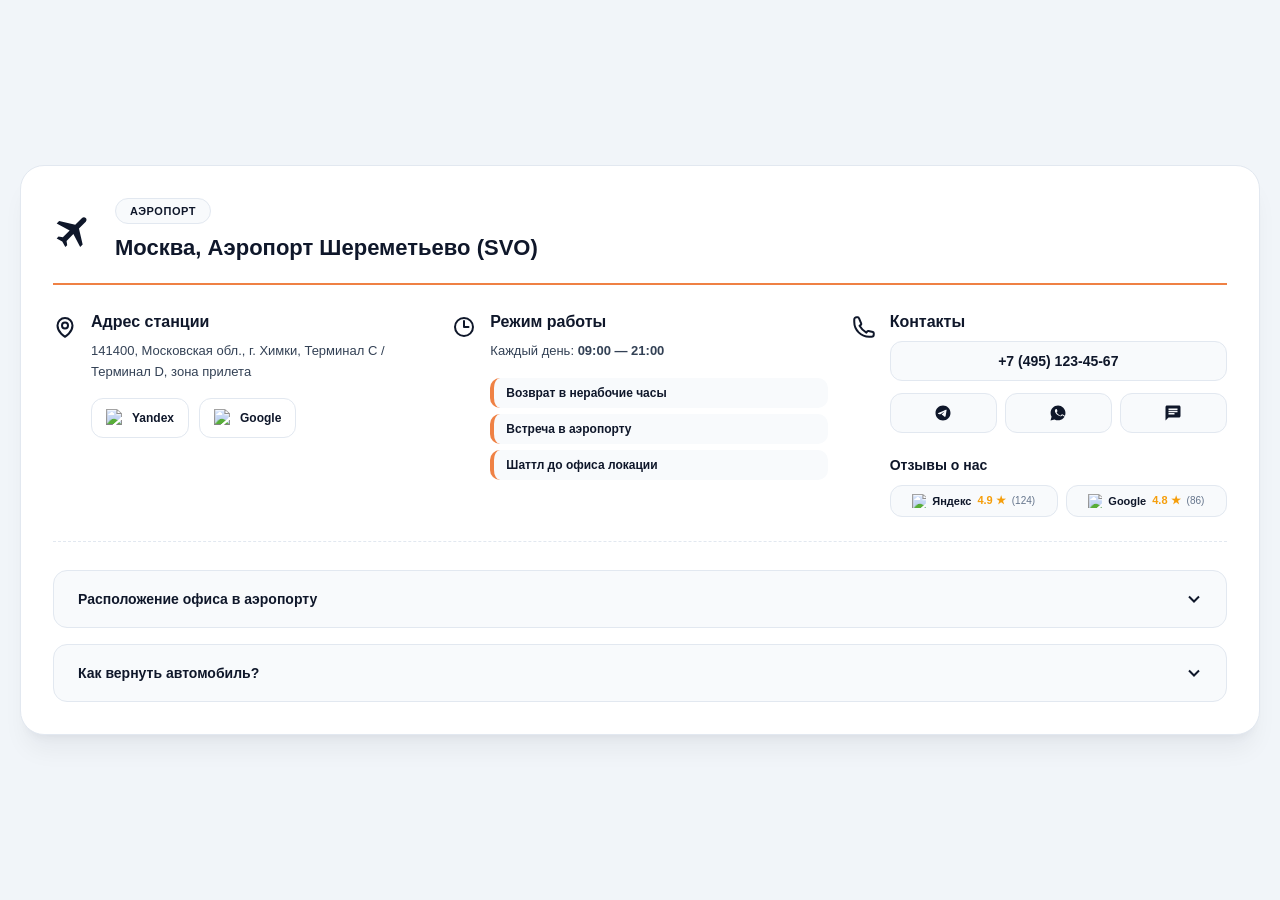
==== commit 69b7bb15: "Update index.html" ====
--- a/index.html
+++ b/index.html
@@ -593,7 +593,7 @@
         <div class="accordion-section order-accordions">
             <div class="accordion-item">
                 <button class="accordion-trigger" onclick="toggleAccordion(this)">
-                    <span class="trigger-title"><strong>Как найти наш офис в терминале??</strong></span>
+                    <span class="trigger-title"><strong>Расположение офиса в аэропорту</strong></span>
                     <svg class="accordion-arrow-icon" viewBox="0 0 24 24" fill="none" stroke="currentColor" stroke-width="3"><path d="m19.5 8.25-7.5 7.5-7.5-7.5" /></svg>
                 </button>
                 <div class="accordion-content">
@@ -610,7 +610,7 @@
 
             <div class="accordion-item">
                 <button class="accordion-trigger" onclick="toggleAccordion(this)">
-                    <span class="trigger-title"><strong>Как вернуть автомобиль и найти парковку?</strong></span>
+                    <span class="trigger-title"><strong>Как вернуть автомобиль?</strong></span>
                     <svg class="accordion-arrow-icon" viewBox="0 0 24 24" fill="none" stroke="currentColor" stroke-width="3"><path d="m19.5 8.25-7.5 7.5-7.5-7.5" /></svg>
                 </button>
                 <div class="accordion-content">
